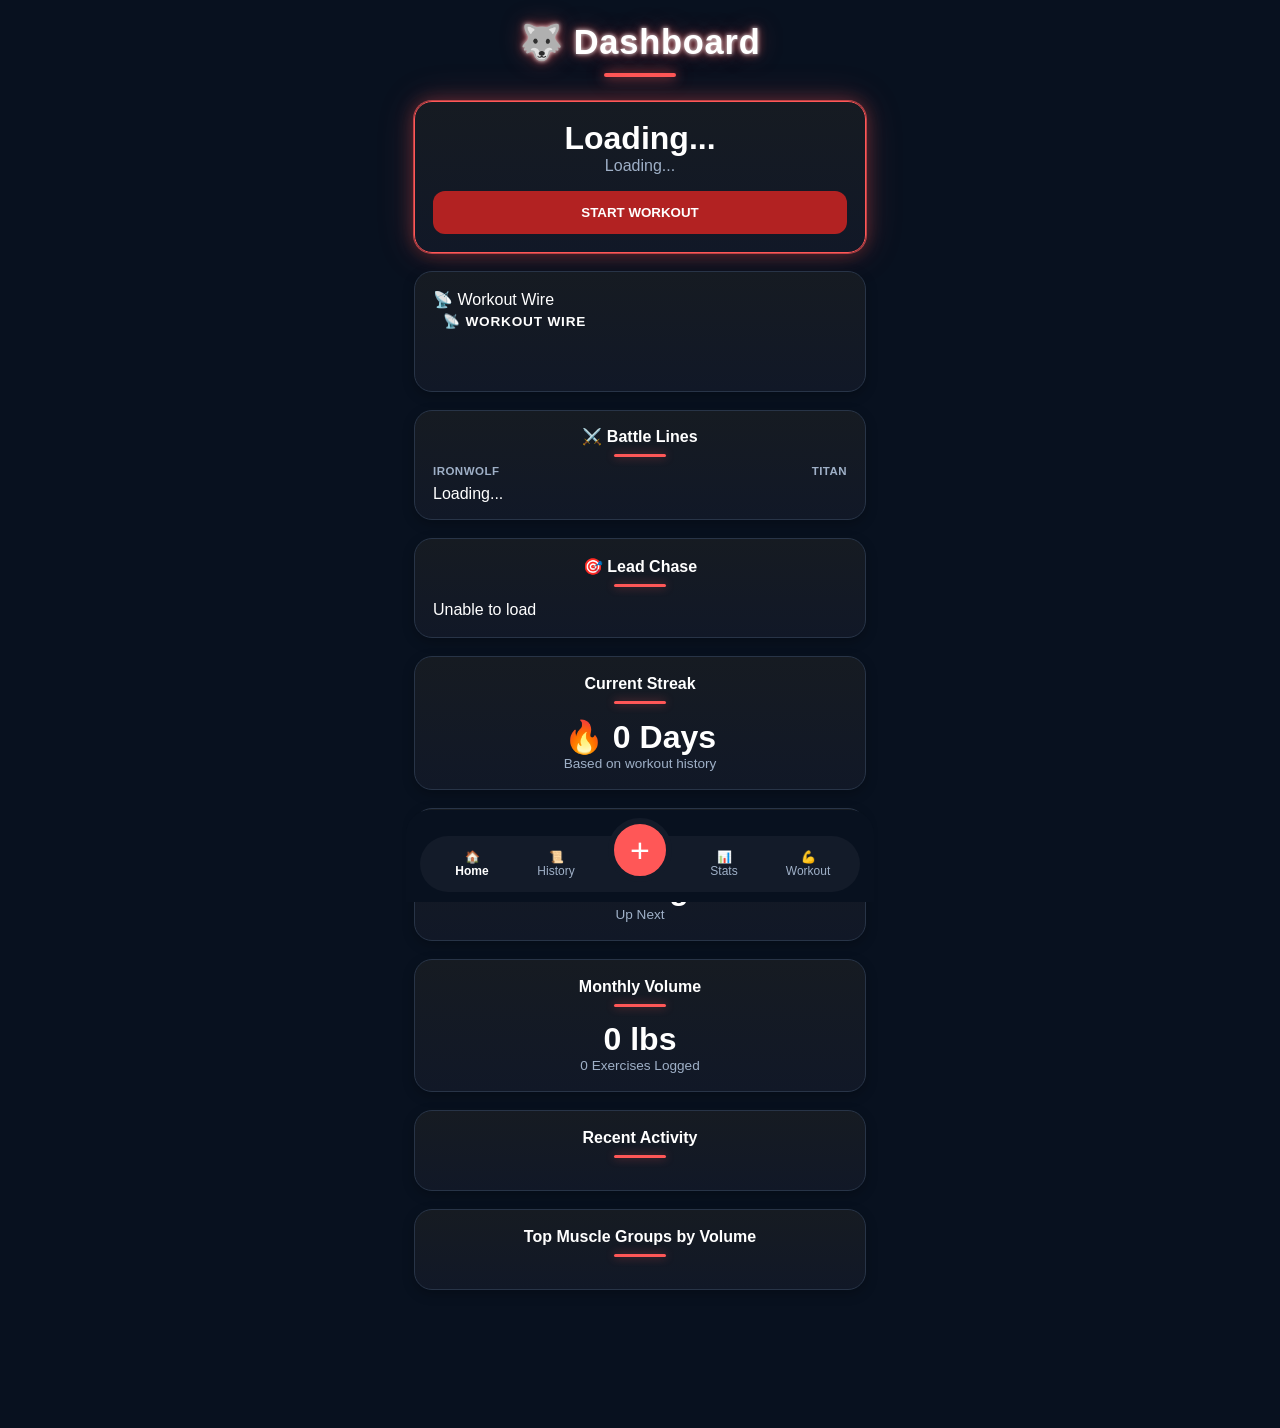
==== index.html @ 3cc460c3 "Add files via upload" ====
<!DOCTYPE html>
<html>
<head>
	<meta charset="utf-8">
	<meta name="viewport" content="width=device-width,initial-scale=1">
	<title>Home</title>
	<link rel="stylesheet" href="styles.css?v=1">
	<link rel="stylesheet" href="cards.css?v=1">
	<link rel="stylesheet" href="ticker-slide.css?v=3">
	<link rel="stylesheet" href="battleLines.css?v=2">
	<script src="api.js"></script>
	<script src="navigation.js"></script>

</head>
<body>
	<h1 class="page-title">Dashboard</h1>
	<div class="card workout-card">
		<div id="workoutName" class="workout-name">Loading...</div>
		<div id="exerciseCount" class="exercise-count">Loading...</div>
		<button class="btn-primary" onclick="location.href=buildProfileUrl('workout.html')">START WORKOUT</button>
	</div>

<div class="card ticker-card ticker-slide-card">

	<div class="ticker-title">
		📡 Workout Wire
	</div>

	<div class="ticker-window ticker-slide-window">

		<div
			id="tickerSlideHeadline"
			class="ticker-slide-headline">
		</div>

		<div class="ticker-slide-detail-wrap">

			<div
				id="tickerSlideDetail"
				class="ticker-slide-detail">
			</div>

		</div>

	</div>

</div>

<div class="card battle-lines-card">

	<div class="card-header">
		<div class="card-title">
			⚔️ Battle Lines
		</div>
	</div>

	<div class="battle-lines-header">
		<span>IRONWOLF</span>
		<span>TITAN</span>
	</div>

	<div
		id="battleLinesList"
		class="battle-lines-list">
		Loading...
	</div>

</div>

<div class="card lead-chase-card">

	<div class="card-header">
		<div class="card-title">
			🎯 Lead Chase
		</div>
	</div>

	<div
		id="leadChaseList"
		class="lead-chase-list">

		Loading...

	</div>

</div>

	<div class="card">

		<div class="card-header">
			<div class="card-title">
				Current Streak
			</div>
		</div>
		<div class="kpi">

			<div id="streak" class="kpi-value">
				🔥 0 Days
			</div>
			<div class="kpi-label">
				Based on workout history
			</div>
		</div>
	</div>
	<div class="card">

		<div class="card-header">
			<div class="card-title">
				Next Workout
			</div>
		</div>
		<div class="kpi">
			<div
				id="nextWorkout"
				class="kpi-value">
				Loading...
			</div>

			<div class="kpi-label">
				Up Next
			</div>

		</div>

	</div>

	<div class="card">

		<div class="card-header">
			<div class="card-title">
				Monthly Volume
			</div>
		</div>

		<div class="kpi">

			<div
				id="monthVolume"
				class="kpi-value">
				0 lbs
			</div>

			<div
				id="monthCount"
				class="kpi-label">
				0 Exercises Logged
			</div>

		</div>

	</div>
	<div class="card">

		<div class="card-header">
			<div class="card-title">
				Recent Activity
			</div>
		</div>

		<div id="recentActivity" class="card-list"></div>
	</div>

	<div class="card">

		<div class="card-header">
			<div class="card-title">
				Top Muscle Groups by Volume
			</div>
		</div>

		<div id="topMuscleGroups"></div>

	</div>

<div id='quickModal' class='modal'>
	<div class='content'>
		<h3>Quick Entry</h3>

		<select id='area' onchange='loadQuickExercises()'>
			<option>Abs</option>
			<option>Back</option>
			<option>Biceps</option>
			<option>Body</option>
			<option>Cardio</option>
			<option>Chest</option>
			<option>Legs</option>
			<option>Shoulders</option>
			<option>Stretching</option>
			<option>Triceps</option>
		</select>

		<select id='quickExercise'
			onchange='quickExerciseChanged()'>
		</select>

		<div id='quickFields'></div>

		<button class='btn save'
			onclick='saveQuickEntry()'>
			Save
		</button>

		<button class='btn cancel'
			onclick='quickModal.style.display="none"'>
			Cancel
		</button>
	</div>
</div>

<div id="navigation"></div>
<script src="profile.js"></script>
<script src="home.js?v=4"></script>
<script src="cache.js"></script>
<script src="quickEntry.js?v=1"></script>
<script src="familyTicker.js?v=14"></script>

</body>
</html>
---- styles.css ----
:root{
	--bg:#08111f;
	--card:#131b29;
	--card2:#101827;
	--red:#ff5757;
	--green:#22c55e;
	--muted:#9fb0c7;
	--border:#283447;
	--text:#ffffff;
}

*{
	box-sizing:border-box;
}

/* ====================
   GLOBAL
==================== */

body{
	margin:0 auto;
	background:var(--bg);
	font-family:Arial,sans-serif;
	color:var(--text);
	width:100%;
	max-width:480px;
	padding:14px 14px 120px;
}

.title{
	text-align:center;
	font-size:2rem;
	font-weight:700;
}

.page-title{
	text-align:center;

	font-size:2.15rem;

	font-weight:900;

	letter-spacing:.8px;

	margin:8px 0 24px;

	color:#fff;

	text-shadow:
		0 0 4px rgba(255,255,255,.85),
		0 0 10px rgba(255,87,87,.65),
		0 0 24px rgba(255,87,87,.35);

	position:relative;
}

.page-title::after{
	content:"";

	display:block;

	width:72px;

	height:4px;

	background:var(--red);

	border-radius:999px;

	margin:10px auto 0;

	box-shadow:
		0 0 12px rgba(255,87,87,.75),
		0 0 22px rgba(255,87,87,.35);
}

.section{
	margin:14px 4px;
	color:var(--muted);
}

/* ====================
   HERO / WORKOUT PAGE
==================== */

.hero{
	background:linear-gradient(135deg,#1b2231,#311517);
	border:1px solid #c33;
	border-radius:24px;
	padding:18px;
}

.ring{
	width:110px;
	height:110px;
	border-radius:50%;
	margin:12px auto;
	display:flex;
	align-items:center;
	justify-content:center;
	font-size:1.4rem;
	font-weight:700;
}

.prog{
	text-align:center;
	color:var(--muted);
}

.workout-hero{
	position:relative;
	overflow:hidden;
	min-height:330px;
	padding:0;
	border-color:var(--red);
}

.workout-hero-image{
	position:absolute;
	inset:0;
	width:100%;
	height:100%;
	object-fit:contain;
	object-position:center center;
	opacity:.82;
	background:#000;
	transform:scale(.99);
}

.workout-hero::after{
	content:"";
	position:absolute;
	inset:0;
	background:linear-gradient(
		180deg,
		rgba(8,17,31,.15),
		rgba(8,17,31,.45),
		rgba(8,17,31,.88)
	);
	z-index:1;
}

.workout-hero-overlay{
	position:relative;
	z-index:2;
	height:100%;
	min-height:330px;
	display:flex;
	flex-direction:column;
	justify-content:space-between;
	padding:18px;
}

.workout-hero .title{
	text-align:center;
	font-size:2rem;
	font-weight:800;
	text-shadow:
		0 0 8px rgba(0,0,0,.85),
		0 0 14px rgba(255,87,87,.35);
}

.workout-progress-wrap{
	margin-top:auto;
	background:rgba(8,17,31,.72);
	border:1px solid rgba(255,255,255,.08);
	border-radius:16px;
	padding:12px;
	backdrop-filter:blur(4px);
}

.workout-progress-top{
	display:flex;
	justify-content:space-between;
	align-items:center;
	font-size:.85rem;
	color:#fff;
	margin-bottom:8px;
}

.workout-progress-line{
	height:10px;
	background:#223a58;
	border-radius:999px;
	overflow:hidden;
	box-shadow:
		inset 0 0 8px rgba(0,0,0,.35);
}

.workout-progress-fill{
	height:100%;
	width:0;
	background:linear-gradient(
		90deg,
		#B22222,
		var(--red)
	);
	border-radius:999px;
	box-shadow:
		0 0 12px rgba(255,87,87,.55);
	transition:width .8s ease;
}

.workout-hero .prog{
	margin-top:8px;
	text-align:center;
	color:#dbeafe;
}

.workout-progress-wrap*
	margin-top:6px;
}

.workout-prog*ess-top{
	display:flex;
	justify-c*ntent:space-between;
	align-items:*enter;
	font-size:.85rem;
	color:v*r(--muted);
	margin-bottom:6px;
}
*.workout-progress-line{
	height:10*x;
	background:#223a58;
	border-ra*ius:999px;
	overflow:hidden;
	box-*hadow:
		inset 0 0 8px rgba(0,0,0,*35);
}

.workout-progress-fill{
	h*ight:100%;
	width:0;
	background:l*near-gradient(
		90deg,
		*B22222,
		var(--red)
	);
	border-r*dius:999px;
*box-shadow:
		* 0 12px rgba(255,87,87,.55);
	tran*ition:width .8s ease;
}

/* ====================
   WORKOUT ROWS
==================== */

.row{
	display:grid;
	grid-template-columns:1fr 80px 24px;
	align-items:center;
	background:linear-gradient(
		180deg,
		#131f31,
		#101827
	);
	border:1px solid var(--border);
	border-radius:14px;
	padding:12px;
	margin-bottom:7px;
	cursor:pointer;
}

.target{
	text-align:right;
	padding-right:22px;
}

.dot{
	width:14px;
	height:14px;
	border-radius:50%;
}

.red{
	background:var(--red);
}

.green{
	background:var(--green);
}

/* ====================
   BUTTONS
==================== */

.btn{
	width:100%;
	padding:12px;
	border:none;
	margin-top:8px;
	border-radius:10px;
	cursor:pointer;
}

.btn-primary{
	width:100%;
	background:#B22222;
	color:#fff;
	border:none;
	border-radius:12px;
	padding:14px;
	font-weight:700;
	margin-top:16px;
	cursor:pointer;
}

.save{
	background:var(--red);
	color:#fff;
}

.cancel{
	background:#374151;
	color:#fff;
}

/* ====================
   FORM CONTROLS
==================== */

input,
select{
	width:100%;
	padding:10px;
	margin:6px 0;
	background:#0d1117;
	color:#fff;
	border:1px solid #333;
	border-radius:8px;
}

/* ====================
   MODALS
==================== */

.modal{
	display:none;
	position:fixed;
	inset:0;
	background:#000a;
	z-index:1000;
}

.content{
	background:#161b22;
	width:90%;
	max-width:400px;
	margin:10% auto;
	padding:20px;
	border-radius:18px;
}

/* ====================
   BOTTOM NAV
==================== */

.navwrap{
	position:fixed;
	left:50%;
	bottom:8px;
	transform:translateX(-50%);
	width:92%;
	max-width:440px;
	z-index:500;
	box-sizing:border-box;
}

.navwrap::before{
	content:"";
	position:absolute;
	left:-14px;
	right:-14px;
	bottom:-10px;
	height:92px;
	background:var(--bg);
	border-radius:24px 24px 0 0;
	z-index:-1;
}

.nav{
	background:#131b29;
	border-radius:32px;
	padding:14px 10px;
	display:flex;
	justify-content:space-between;
}

.nav a{
	text-decoration:none;
	color:var(--muted);
	text-align:center;
	font-size:.75rem;
	width:20%;
}

.nav a.active{
	color:#fff;
	font-weight:700;
}

.active{
	color:#fff;
	font-weight:700;
}

/* ====================
   QUICK ENTRY (+)
==================== */

.fab{
	position:absolute;
	left:50%;
	top:-18px;
	transform:translateX(-50%);
	width:64px;
	height:64px;
	border-radius:50%;
	background:var(--red);
	border:6px solid #131b29;
	color:#fff;
	font-size:34px;
	display:flex;
	align-items:center;
	justify-content:center;
	cursor:pointer;
}
---- cards.css ----
/* ========================================
   WORKOUT 6.0 CARD FRAMEWORK
   ======================================== */

.card {
	background: linear-gradient(
		180deg,
		#161B22,
		#111827
	);

	border: 1px solid var(--border);

	border-radius: 18px;

	padding: 18px;

	margin-bottom: 18px;

	box-shadow:
		0 4px 12px rgba(0,0,0,.25);
}

.card.clickable {
	cursor: pointer;

	transition:
		transform .15s ease,
		border-color .15s ease;
}

.card.clickable:hover {
	transform: translateY(-2px);

	border-color: var(--red);
}

/* ========================================
   HOME HERO CARD
   ======================================== */

.workout-card {
	text-align: center;

	border-color: var(--red);

	box-shadow:
		0 0 0 1px rgba(255,87,87,.65),
		0 0 18px rgba(255,87,87,.35),
		0 0 38px rgba(255,87,87,.18),
		0 4px 12px rgba(0,0,0,.25);
}


.workout-name {
	font-size: 2rem;

	font-weight: 700;
}

.exercise-count {
	color: var(--muted);
}

/* ========================================
   CARD HEADERS
   ======================================== */

.card-header {
	display: flex;

	justify-content: center;

	align-items: center;

	margin-bottom: 14px;

	text-align: center;
}

.card-title {
	width: 100%;

	font-size: 1rem;

	font-weight: 700;

	color: #fff;

	text-align: center;
}

.card-title::after {
	content: "";

	display: block;

	width: 52px;

	height: 3px;

	background: var(--red);

	border-radius: 999px;

	margin: 8px auto 0;

	box-shadow:
		0 0 10px rgba(255,87,87,.45);
}

.card-subtitle {
	font-size: .8rem;

	color: var(--muted);

	text-align: center;
}

.card-footer {
	margin-top: 12px;

	font-size: .85rem;

	font-weight: 600;

	color: var(--red);

	text-align: center;
}

/* ========================================
   HOME DASHBOARD CARDS
   ======================================== */

.best-streak,
.next-time {
	color: var(--muted);
}

.streak-value,
.volume-number {
	font-size: 2rem;

	font-weight: 700;
}

/* ========================================
   LIST CARDS
   Recent Activity
   Monthly Improvement
   ======================================== */

.card-list {
	display: flex;

	flex-direction: column;

	gap: 10px;
}

.card-row {
	display: flex;

	justify-content: space-between;

	align-items: center;
}

.card-row-label {
	color: #fff;

	font-weight: 500;
}

.card-row-label::before {
	content: "";

	display: inline-block;

	width: 6px;

	height: 6px;

	background: var(--red);

	border-radius: 50%;

	margin-right: 8px;

	vertical-align: middle;
}

.card-row-value {
	color: var(--muted);

	font-size: .85rem;
}

/* ========================================
   MUSCLE GROUP CARD
   ======================================== */

.group {
	margin-bottom: 12px;
}

.group:last-child {
	margin-bottom: 0;
}

.group-label {
	display: flex;

	justify-content: space-between;

	align-items: center;

	margin-bottom: 5px;

	font-size: .9rem;

	color: #fff;
}

.group-bar {
	height: 8px;

	background: rgba(255,255,255,.08);

	border-radius: 999px;

	overflow: hidden;
}

.group-fill {
	height: 100%;

	background: var(--red);

	border-radius: 999px;

	transition: width .8s ease;
}

/* ========================================
   KPI CARD
   ======================================== */

.kpi {
	text-align: center;
}

.kpi-value {
	font-size: 2rem;

	font-weight: 700;

	color: #fff;
}

.kpi-label {
	font-size: .85rem;

	color: var(--muted);
}

/* ========================================
   STATUS COLORS
   ======================================== */

.status-good {
	color: #22c55e;
}

.status-warning {
	color: #facc15;
}

.status-danger {
	color: #ef4444;
}

/* ========================================
   LEAD CHASE
   ======================================== */

.lead-chase-list{
	display:flex;
	flex-direction:column;
	gap:10px;
}

.lead-chase-row{
	display:flex;
	justify-content:space-between;
	align-items:center;
	padding:8px 0;
	border-bottom:1px solid rgba(255,255,255,.08);
}

.lead-chase-row:last-child{
	border-bottom:none;
}

.lead-chase-left{
	display:flex;
	flex-direction:column;
	gap:2px;
}

.lead-chase-area{
	font-weight:800;
	font-size:.9rem;
	color:#fff;
}

.lead-chase-leader{
	font-size:.72rem;
	color:var(--muted);
}

.lead-chase-gap{
	font-weight:800;
	font-size:.85rem;
	color:#ffb84d;
	white-space:nowrap;
}
---- ticker-slide.css ----
/* ========================================
   TICKER STYLE 3
   Headline + Moving Detail
   ======================================== */

.ticker-slide-window{
	min-height:64px;
	overflow:hidden;
}

.ticker-slide-headline{
	display:inline-block;
	padding:4px 10px;
	border-radius:6px;
	font-size:.85rem;
	font-weight:900;
	letter-spacing:.06em;
	text-transform:uppercase;
	margin-bottom:8px;
	color:#fff;
}

.ticker-slide-detail-wrap{
	width:100%;
	overflow:hidden;
	white-space:nowrap;
}

.ticker-slide-detail{
	display:inline-block;
	padding-left:100%;
	font-size:.95rem;
	font-weight:800;
	color:#fff;
	animation:tickerSlideDetail 10s linear forwards;
}

.ticker-alert{
	border-color:#ff3b3b;
	box-shadow:0 0 20px rgba(255,59,59,.50);
}

.ticker-alert .ticker-title{
	color:#ff5c5c;
	text-shadow:0 0 10px rgba(255,59,59,.60);
}

.ticker-alert .ticker-slide-headline{
	background:#ff3b3b;
	color:#fff;
}

.ticker-leader{
	border:2px solid #ffd700;
	background:
		linear-gradient(
			135deg,
			#463700,
			#6a5500
		);
}

.ticker-biglift{
	border:2px solid #39ff88;
	background:
		linear-gradient(
			135deg,
			#10311e,
			#1d5a36
		);
	box-shadow:
		0 0 22px rgba(57,255,136,.35);
}

.ticker-closing .ticker-slide-headline{
	background:#ff9800;
	color:#111;
}

.ticker-bad .ticker-slide-headline{
	background:#ff4d4d;
	color:#fff;
}

@keyframes tickerSlideDetail{
	from{
		transform:translateX(0);
	}

	to{
		transform:translateX(-100%);
	}
}

/* ========================================
   OVERTAKEN / RANK DROP EFFECT
   Card Drops Off Screen
   ======================================== */

.ticker-overtaken{
	border-color:#9ca3af;
	box-shadow:0 0 20px rgba(156,163,175,.45);
}

.ticker-overtaken .ticker-title{
	color:#d1d5db;
	text-shadow:0 0 10px rgba(209,213,219,.6);
}

.ticker-overtaken .ticker-slide-headline{
	background:#9ca3af;
	color:#111;
}

.ticker-overtaken.ticker-card-drop{
	animation:tickerDropOff 1.25s ease-in-out;
}

@keyframes tickerDropOff{
	0%{
		transform:translateY(0) rotate(0deg);
		opacity:1;
	}

	25%{
		transform:translateY(-8px) rotate(-1deg);
		opacity:1;
	}

	55%{
		transform:translateY(140%) rotate(5deg);
		opacity:.25;
	}

	75%{
		transform:translateY(-10%) rotate(-2deg);
		opacity:1;
	}

	100%{
		transform:translateY(0) rotate(0deg);
		opacity:1;
	}
}

/* ========================================
   BATTLE LINES
   ======================================== */

.ticker-battle{
	border:2px solid #ffd700;
	background:
		linear-gradient(
			135deg,
			#242424,
			#564000
		);
	box-shadow:
		0 0 20px rgba(255,215,0,.35);
}

.ticker-battle .ticker-title{
	color:#ffd700;
	text-shadow:0 0 10px rgba(255,215,0,.50);
}

.ticker-battle .ticker-slide-headline{
	background:#ffd700;
	color:#111;
}

/* ========================================
   BODY MODE
   ======================================== */

.ticker-body{
	border:2px solid #42a5ff;
	background:
		linear-gradient(
			135deg,
			#13233d,
			#24568d
		);
}

.ticker-body .ticker-title{
	color:#4ea8ff;
	text-shadow:0 0 10px rgba(78,168,255,.50);
}

.ticker-body .ticker-slide-headline{
	background:#4ea8ff;
	color:#08111c;
}

/* ========================================
   CARDIO WATCH
   ======================================== */

.ticker-cardio{
	border:2px solid #ff9b1a;
	background:
		linear-gradient(
			135deg,
			#4f2900,
			#8b4d00
		);
}

.ticker-cardio .ticker-title{
	color:#ff9800;
	text-shadow:0 0 10px rgba(255,152,0,.50);
}

.ticker-cardio .ticker-slide-headline{
	background:#ff9800;
	color:#111;
}
/* ========================================
   ACTIVITY
   ======================================== */

.ticker-activity{
	border:2px solid #6c7cff;
	background:
		linear-gradient(
			135deg,
			#1a2147,
			#2a3163
		);
	box-shadow:
		0 0 18px rgba(108,124,255,.30);
}

.ticker-activity .ticker-slide-headline{
	background:#6c7cff;
	color:#fff;
}

.ticker-activity .ticker-title{
	color:#8d99ff;
	text-shadow:
		0 0 10px rgba(141,153,255,.45);
}
---- battleLines.css ----
/* ========================================
   BATTLE LINES CARD - COMPACT
   ======================================== */

.battle-lines-card{
	overflow:hidden;
	padding-top:16px;
	padding-bottom:16px;
}

.battle-lines-card .card-header{
	margin-bottom:8px;
}

.battle-lines-card .card-title{
	font-size:1rem;
}

.battle-lines-header{
	display:flex;
	justify-content:space-between;
	font-size:.72rem;
	font-weight:800;
	color:var(--muted);
	margin-bottom:8px;
	text-transform:uppercase;
	letter-spacing:.04em;
}

.battle-lines-list{
	display:flex;
	flex-direction:column;
	gap:8px;
}

.battle-line-row{
	padding:0;
}

.battle-line-top{
	display:flex;
	justify-content:space-between;
	align-items:center;
	margin-bottom:4px;
	font-size:.8rem;
}

.battle-line-area{
	font-weight:800;
	color:#fff;
}

.battle-line-diff{
	color:var(--muted);
	font-size:.72rem;
	font-weight:800;
}

.battle-line-track{
	position:relative;
	height:8px;
	background:rgba(255,255,255,.08);
	border-radius:999px;
	overflow:hidden;
	box-shadow:
		inset 0 0 0 1px rgba(255,255,255,.08);
}

.battle-line-center{
	position:absolute;
	left:50%;
	top:0;
	width:2px;
	height:100%;
	background:rgba(255,255,255,.35);
	transform:translateX(-1px);
	z-index:2;
}

.battle-line-fill{
	position:absolute;
	top:0;
	height:100%;
	border-radius:999px;
	transition:
		width .45s ease,
		box-shadow .45s ease;
}

.battle-line-fill.left{
	right:50%;
	background:linear-gradient(
		90deg,
		#1d4ed8,
		#4da3ff
	);
	box-shadow:0 0 8px rgba(77,163,255,.45);
}

.battle-line-fill.right{
	left:50%;
	background:linear-gradient(
		90deg,
		#ff5c5c,
		#ef4444
	);
	box-shadow:0 0 8px rgba(255,92,92,.45);
}

.battle-line-footer{
	display:flex;
	justify-content:space-between;
	margin-top:3px;
	font-size:.68rem;
	color:var(--muted);
	line-height:1.1;
}

.battle-line-footer span{
	font-weight:700;
}

.battle-line-winner-left{
	color:#4da3ff;
}

.battle-line-winner-right{
	color:#ff5c5c;
}

.battle-line-even{
	color:var(--muted);
}
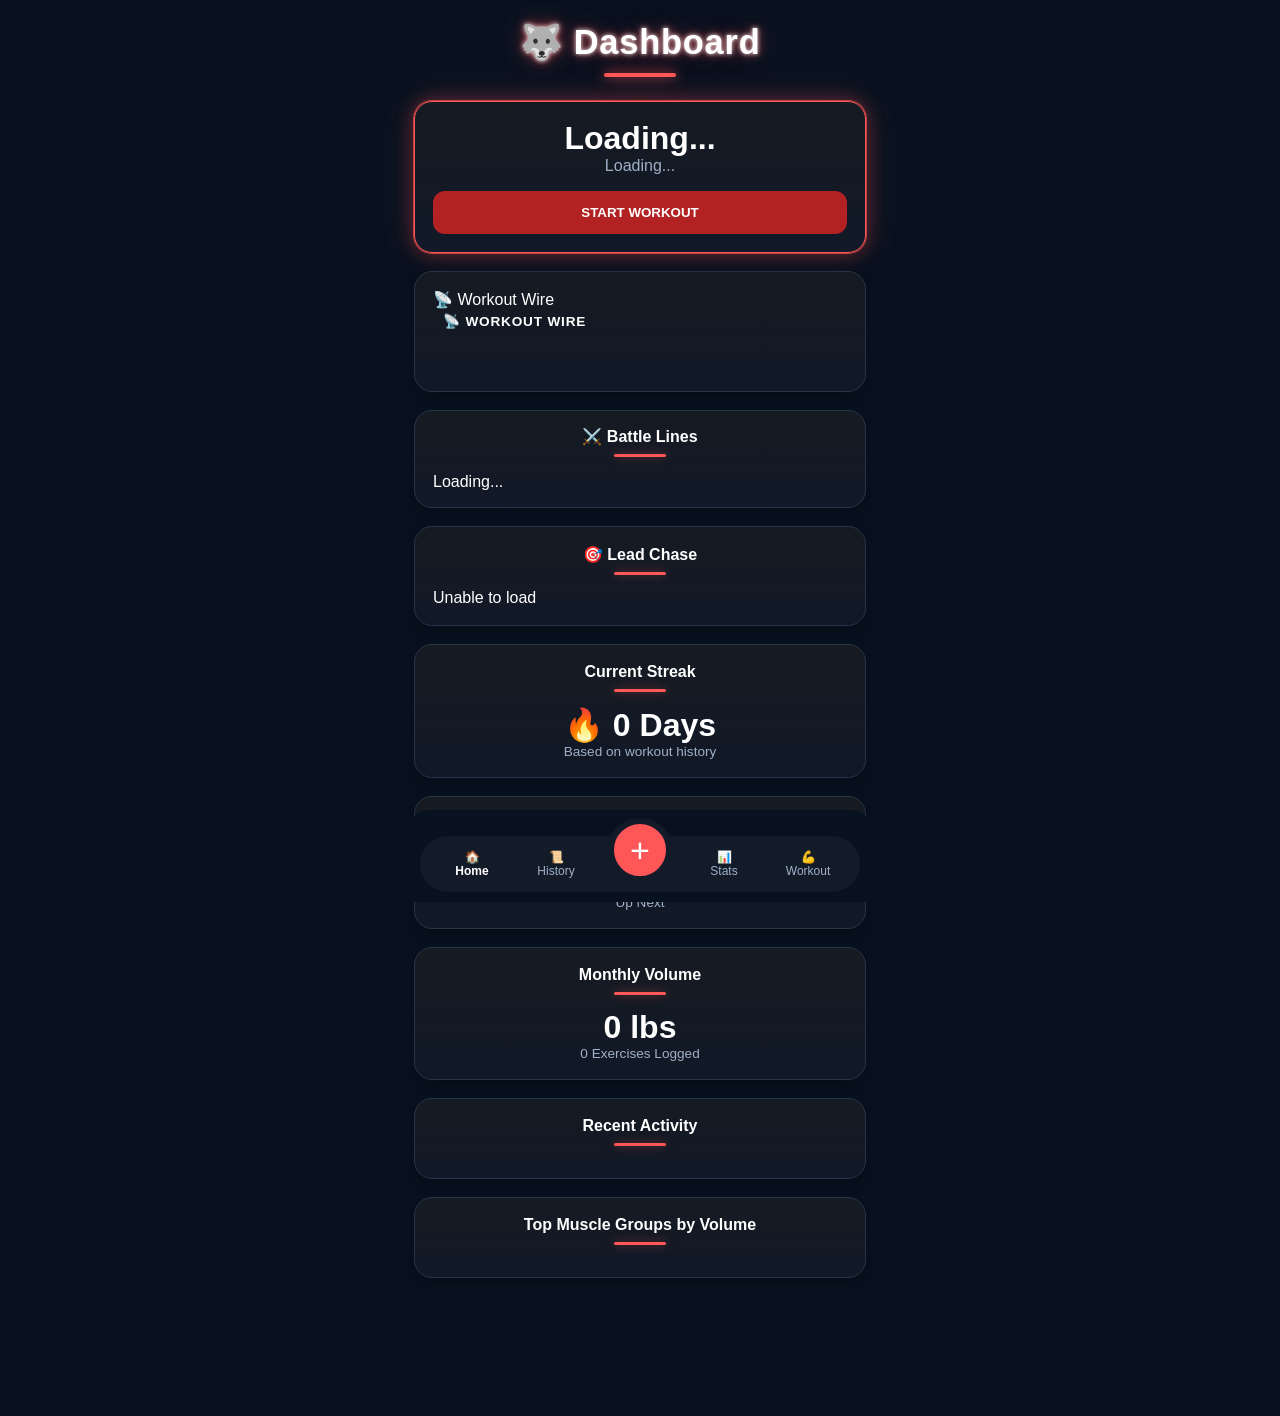
==== commit f63ad419: "Add files via upload" ====
--- a/index.html
+++ b/index.html
@@ -46,6 +46,7 @@
 
 </div>
 
+
 <div class="card battle-lines-card">
 
 	<div class="card-header">
@@ -54,13 +55,13 @@
 		</div>
 	</div>
 
-	<div class="battle-lines-header">
-		<span>IRONWOLF</span>
-		<span>TITAN</span>
-	</div>
-
 	<div
-		id="battleLinesList"
+		id="battleLinesHeader2"
+		class="battle-lines-header">
+	</div>
+
+	<div
+		id="battleLinesList2"
 		class="battle-lines-list">
 		Loading...
 	</div>
@@ -212,7 +213,7 @@
 <script src="home.js?v=4"></script>
 <script src="cache.js"></script>
 <script src="quickEntry.js?v=1"></script>
-<script src="familyTicker.js?v=14"></script>
+<script src="familyTicker.js?v=15"></script>
 
 </body>
 </html>
--- a/battleLines.css
+++ b/battleLines.css
@@ -130,4 +130,16 @@
 
 .battle-line-even{
 	color:var(--muted);
+}
+
+.battle-line-total{
+
+	text-align:center;
+
+	font-size:11px;
+
+	color:#9ca3af;
+
+	margin-top:4px;
+
 }
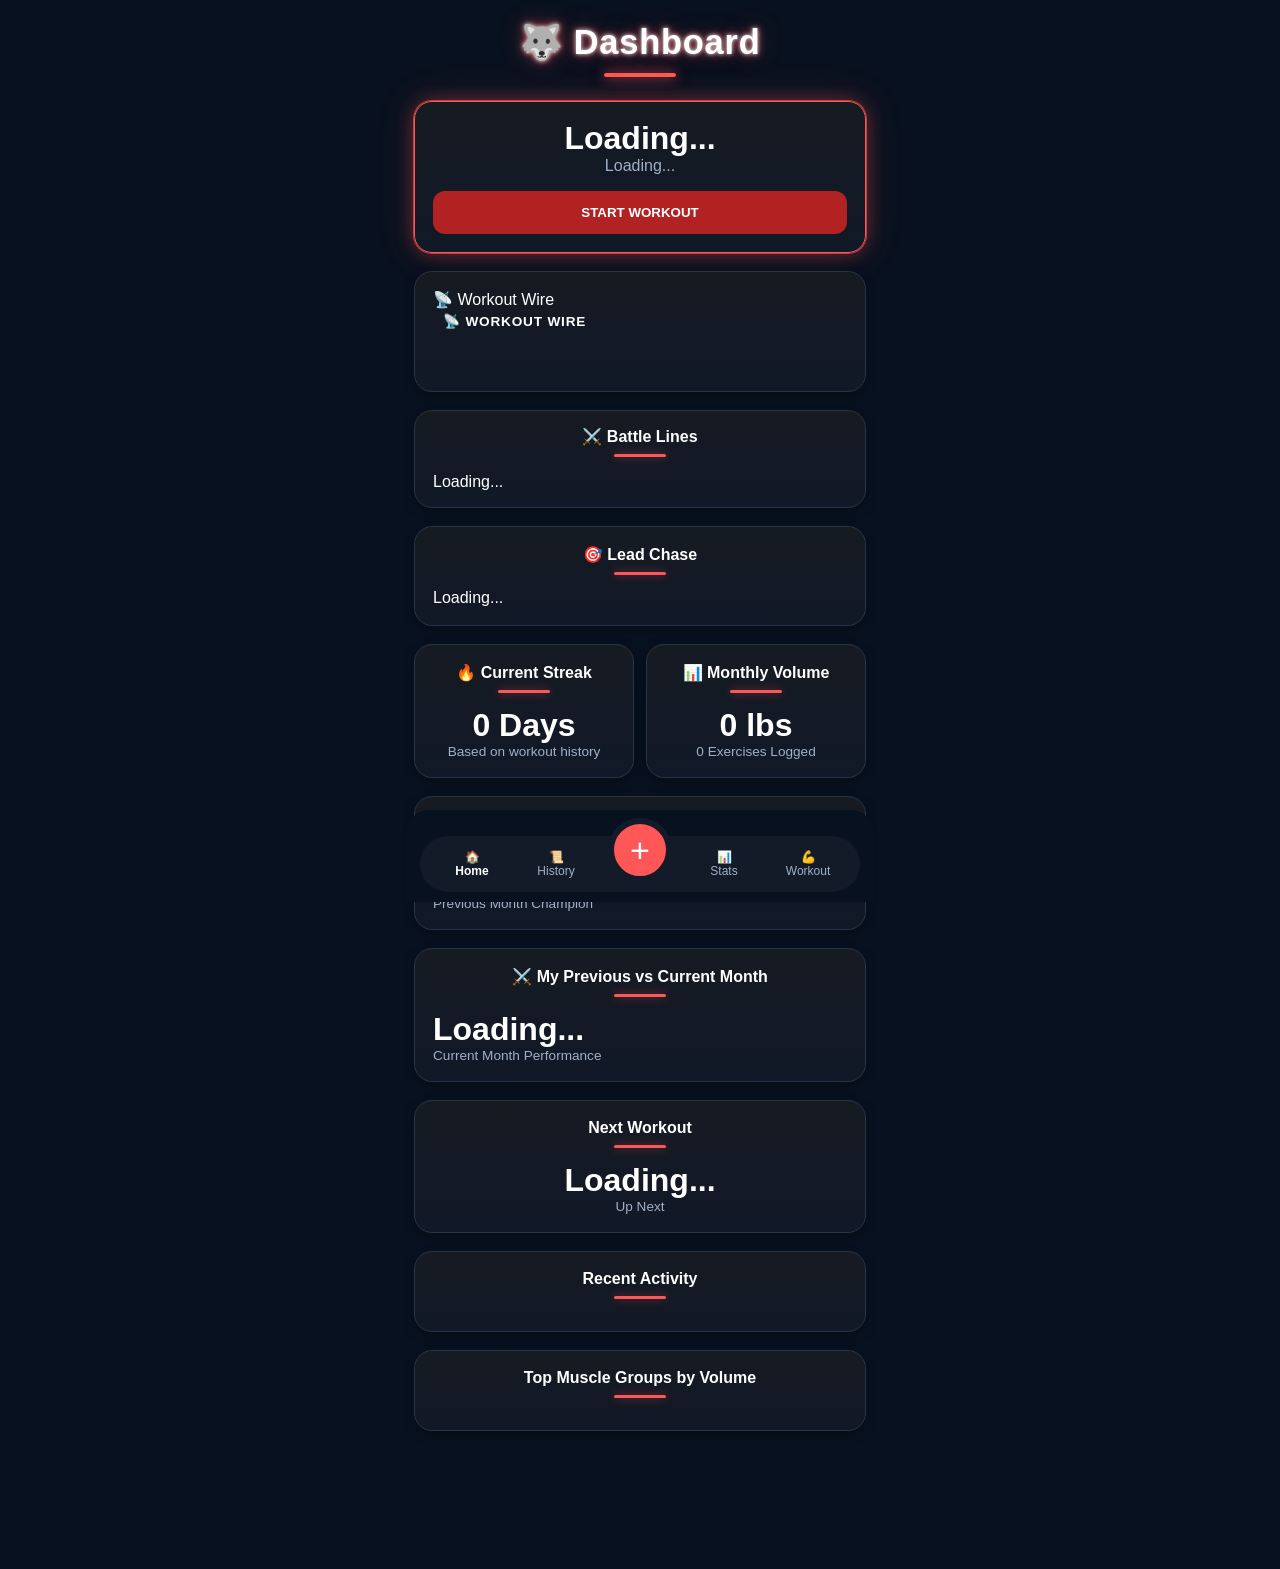
==== commit 337661d4: "Add files via upload" ====
--- a/index.html
+++ b/index.html
@@ -86,23 +86,115 @@
 
 </div>
 
-	<div class="card">
-
-		<div class="card-header">
-			<div class="card-title">
-				Current Streak
-			</div>
-		</div>
-		<div class="kpi">
-
-			<div id="streak" class="kpi-value">
-				🔥 0 Days
-			</div>
-			<div class="kpi-label">
-				Based on workout history
-			</div>
-		</div>
-	</div>
+<!-- ======================================== -->
+<!-- STREAK + MONTHLY VOLUME ROW -->
+<!-- ======================================== -->
+
+<div class="stats-row">
+
+    <!-- Current Streak -->
+    <div class="card half-card">
+
+        <div class="card-header">
+            <div class="card-title">
+                🔥 Current Streak
+            </div>
+        </div>
+
+        <div class="kpi">
+
+            <div id="streak" class="kpi-value">
+                0 Days
+            </div>
+
+            <div class="kpi-label">
+                Based on workout history
+            </div>
+
+        </div>
+
+    </div>
+
+    <!-- Monthly Volume -->
+    <div class="card half-card">
+
+        <div class="card-header">
+            <div class="card-title">
+                📊 Monthly Volume
+            </div>
+        </div>
+
+        <div class="kpi">
+
+            <div id="monthVolume" class="kpi-value">
+                0 lbs
+            </div>
+
+            <div id="monthCount" class="kpi-label">
+                0 Exercises Logged
+            </div>
+
+        </div>
+
+    </div>
+
+</div>
+
+<!-- ======================================== -->
+<!-- PREVIOUS MONTH RESULTS -->
+<!-- ======================================== -->
+
+<div class="card previous-month-card">
+
+    <div class="card-header">
+        <div class="card-title">
+            🏆 Previous Month Results
+        </div>
+    </div>
+
+    <div id="previousMonthResults">
+
+        <div class="kpi-value">
+            Loading...
+        </div>
+
+        <div class="kpi-label">
+            Previous Month Champion
+        </div>
+
+    </div>
+
+</div>
+
+<!-- ======================================== -->
+<!-- PERSONAL MONTH COMPARISON -->
+<!-- ======================================== -->
+
+<div class="card personal-month-card">
+
+    <div class="card-header">
+        <div class="card-title">
+            ⚔️ My Previous vs Current Month
+        </div>
+    </div>
+
+    <div id="personalMonthComparison">
+
+	<div
+		id="previousMonthWinner" class="kpi-value">
+    		Loading...
+	</div>
+
+        <div class="kpi-label">
+            Current Month Performance
+        </div>
+
+    </div>
+
+</div>
+<!-- ======================================== -->
+
+
 	<div class="card">
 
 		<div class="card-header">
@@ -125,31 +217,6 @@
 
 	</div>
 
-	<div class="card">
-
-		<div class="card-header">
-			<div class="card-title">
-				Monthly Volume
-			</div>
-		</div>
-
-		<div class="kpi">
-
-			<div
-				id="monthVolume"
-				class="kpi-value">
-				0 lbs
-			</div>
-
-			<div
-				id="monthCount"
-				class="kpi-label">
-				0 Exercises Logged
-			</div>
-
-		</div>
-
-	</div>
 	<div class="card">
 
 		<div class="card-header">
--- a/cards.css
+++ b/cards.css
@@ -325,4 +325,17 @@
 	font-size:.85rem;
 	color:#ffb84d;
 	white-space:nowrap;
+}
+
+/* ======================================== */
+/* STATS ROW */
+/* ======================================== */
+
+.stats-row {
+    display: flex;
+    gap: 12px;
+}
+
+.half-card {
+    flex: 1;
 }
--- a/battleLines.css
+++ b/battleLines.css
@@ -142,4 +142,19 @@
 
 	margin-top:4px;
 
+}
+
+/* ========================================
+   MONTH COMPARISON HEADER
+   ======================================== */
+
+.battle-line-header{
+	display:flex;
+	justify-content:space-between;
+	align-items:center;
+	width:100%;
+	margin-bottom:10px;
+	font-size:.85rem;
+	font-weight:700;
+	color:var(--muted);
 }
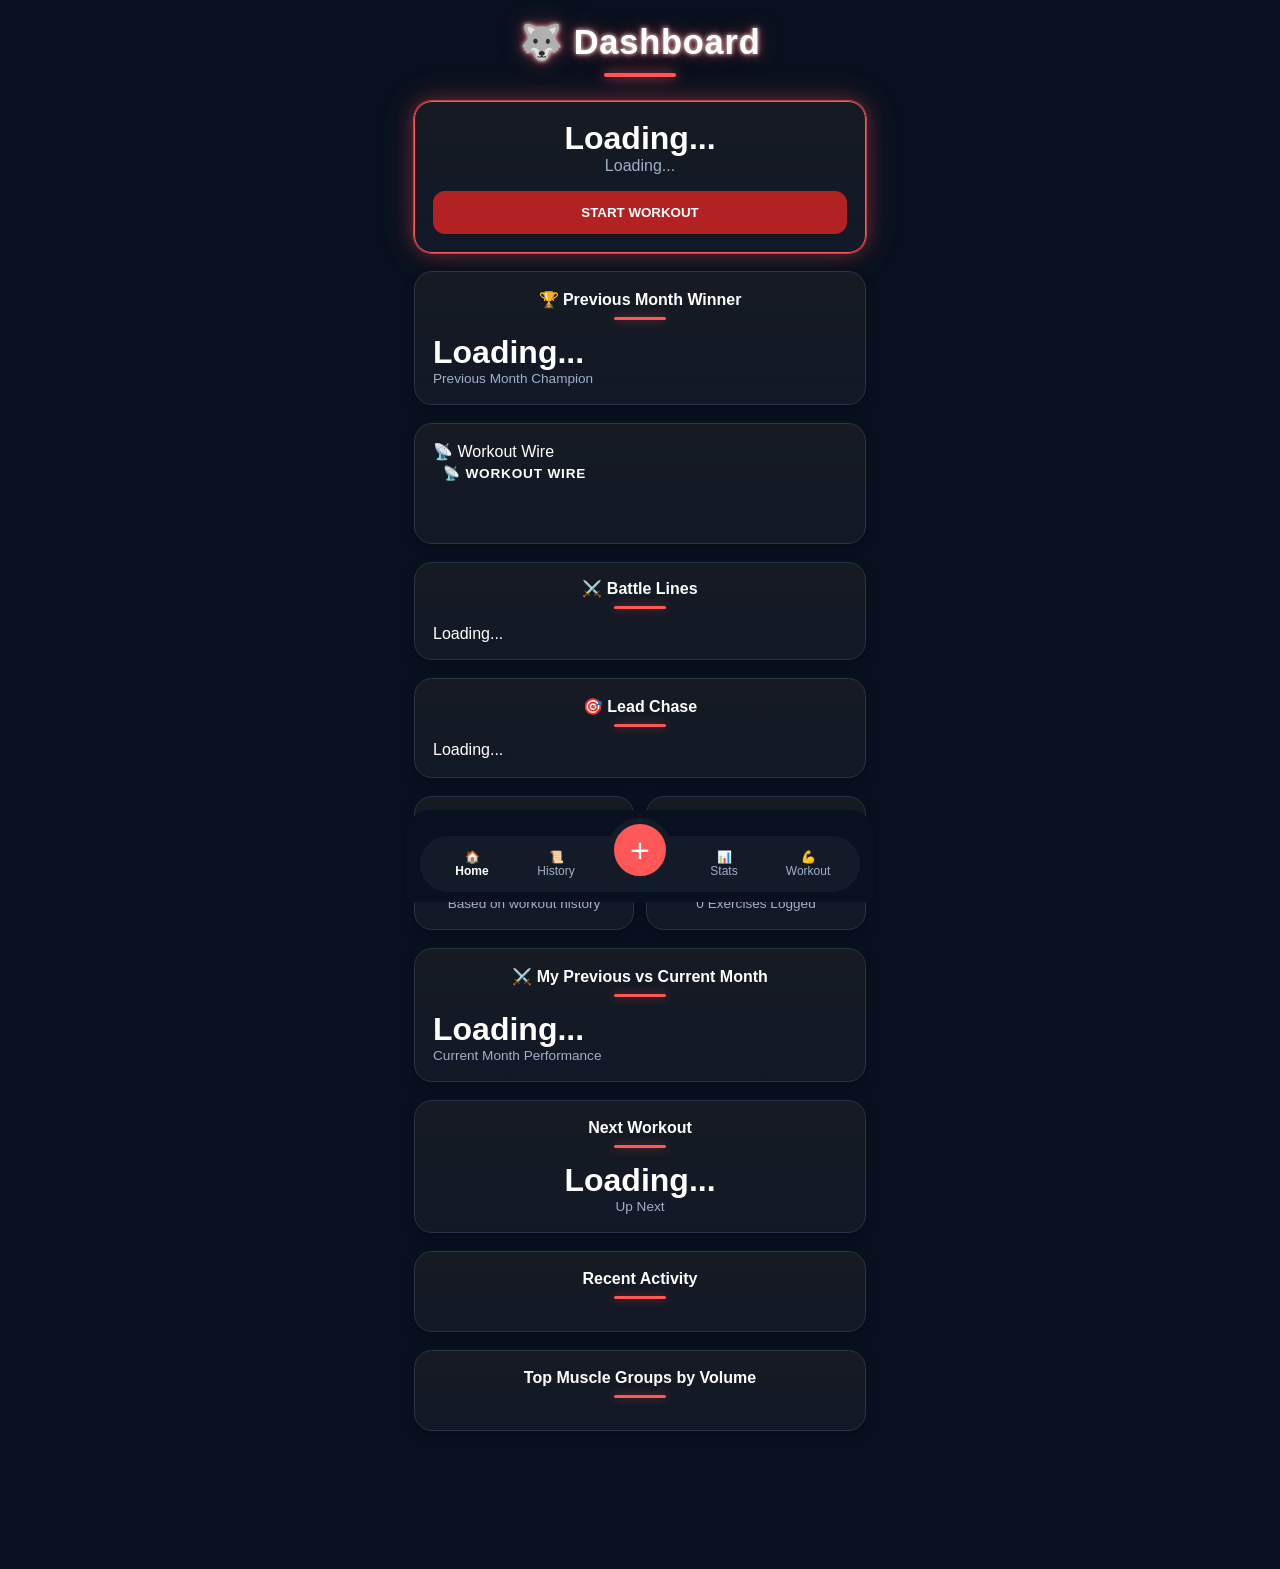
==== commit af423cca: "Add files via upload" ====
--- a/index.html
+++ b/index.html
@@ -4,10 +4,10 @@
 	<meta charset="utf-8">
 	<meta name="viewport" content="width=device-width,initial-scale=1">
 	<title>Home</title>
-	<link rel="stylesheet" href="styles.css?v=1">
-	<link rel="stylesheet" href="cards.css?v=1">
+	<link rel="stylesheet" href="styles.css?v=2">
+	<link rel="stylesheet" href="cards.css?v=2">
 	<link rel="stylesheet" href="ticker-slide.css?v=3">
-	<link rel="stylesheet" href="battleLines.css?v=2">
+	<link rel="stylesheet" href="battleLines.css?v=3">
 	<script src="api.js"></script>
 	<script src="navigation.js"></script>
 
@@ -20,6 +20,32 @@
 		<button class="btn-primary" onclick="location.href=buildProfileUrl('workout.html')">START WORKOUT</button>
 	</div>
 
+<!-- ======================================== -->
+<!-- PREVIOUS MONTH RESULTS -->
+<!-- ======================================== -->
+
+<div class="card previous-month-card clickable-card" onclick="location.href=buildProfileUrl('PreviousMonthResults.html')">
+
+    <div class="card-header">
+        <div class="card-title">
+            🏆 Previous Month Winner
+        </div>
+    </div>
+
+    <div id="previousMonthResults">
+
+        <div class="kpi-value">
+            Loading...
+        </div>
+
+        <div class="kpi-label">
+            Previous Month Champion
+        </div>
+
+    </div>
+
+</div>
+
 <div class="card ticker-card ticker-slide-card">
 
 	<div class="ticker-title">
@@ -47,7 +73,7 @@
 </div>
 
 
-<div class="card battle-lines-card">
+<div class="card battle-lines-card clickable-card" onclick="location.href=buildProfileUrl('BattleLines.html')">
 
 	<div class="card-header">
 		<div class="card-title">
@@ -141,36 +167,10 @@
 </div>
 
 <!-- ======================================== -->
-<!-- PREVIOUS MONTH RESULTS -->
-<!-- ======================================== -->
-
-<div class="card previous-month-card">
-
-    <div class="card-header">
-        <div class="card-title">
-            🏆 Previous Month Results
-        </div>
-    </div>
-
-    <div id="previousMonthResults">
-
-        <div class="kpi-value">
-            Loading...
-        </div>
-
-        <div class="kpi-label">
-            Previous Month Champion
-        </div>
-
-    </div>
-
-</div>
-
-<!-- ======================================== -->
 <!-- PERSONAL MONTH COMPARISON -->
 <!-- ======================================== -->
 
-<div class="card personal-month-card">
+<div class="card personal-month-card clickable-card" onclick="location.href=buildProfileUrl('MonthComparison.html')">
 
     <div class="card-header">
         <div class="card-title">
@@ -277,7 +277,7 @@
 
 <div id="navigation"></div>
 <script src="profile.js"></script>
-<script src="home.js?v=4"></script>
+<script src="home.js?v=6"></script>
 <script src="cache.js"></script>
 <script src="quickEntry.js?v=1"></script>
 <script src="familyTicker.js?v=15"></script>
--- a/styles.css
+++ b/styles.css
@@ -425,4 +425,34 @@
 	align-items:center;
 	justify-content:center;
 	cursor:pointer;
+}
+
+/* ====================
+   CLICKABLE CARDS
+==================== */
+
+.clickable-card{
+	cursor:pointer;
+	transition:
+		transform .2s ease,
+		box-shadow .2s ease,
+		border-color .2s ease;
+}
+
+.clickable-card:hover{
+
+	transform:translateY(-2px);
+
+	border-color:rgba(255,87,87,.6);
+
+	box-shadow:
+		0 0 10px rgba(255,87,87,.15),
+		0 0 20px rgba(255,87,87,.08);
+
+}
+
+.clickable-card:active{
+
+	transform:translateY(0);
+
 }
--- a/battleLines.css
+++ b/battleLines.css
@@ -157,4 +157,34 @@
 	font-size:.85rem;
 	font-weight:700;
 	color:var(--muted);
+}
+
+/* ========================================
+   HOME DASHBOARD MINI BATTLE BAR
+   ======================================== */
+
+.battle-lines-mini{
+	margin-top:10px;
+	margin-bottom:10px;
+}
+
+.battle-lines-mini .battle-line-track{
+	height:10px;
+}
+
+.battle-lines-mini .battle-line-footer{
+	display:flex;
+	justify-content:space-between;
+	font-size:11px;
+	margin-top:6px;
+	color:#9fb3c8;
+}
+
+.battle-lines-mini .battle-line-footer{
+	display:flex;
+	justify-content:space-between;
+	font-size:10px;
+	margin-top:4px;
+	color:#9fb3c8;
+	font-weight:600;
 }
